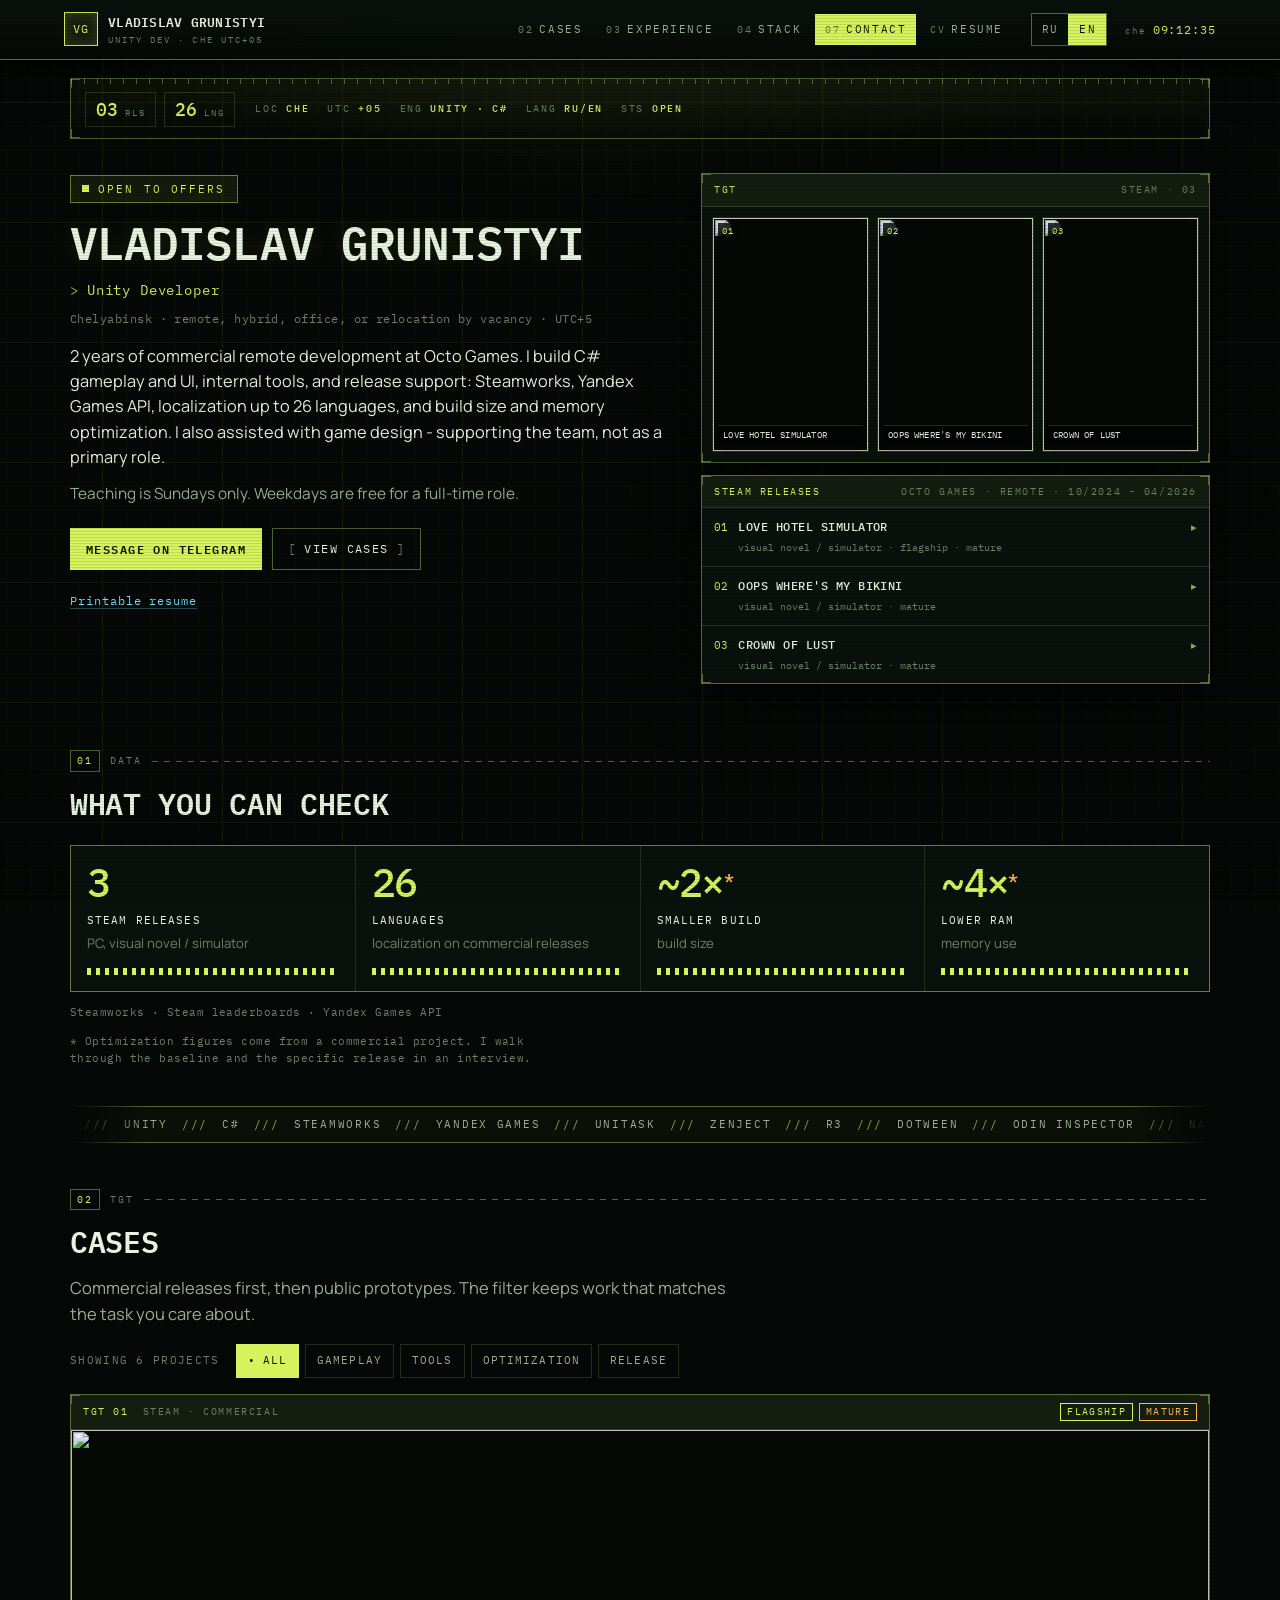
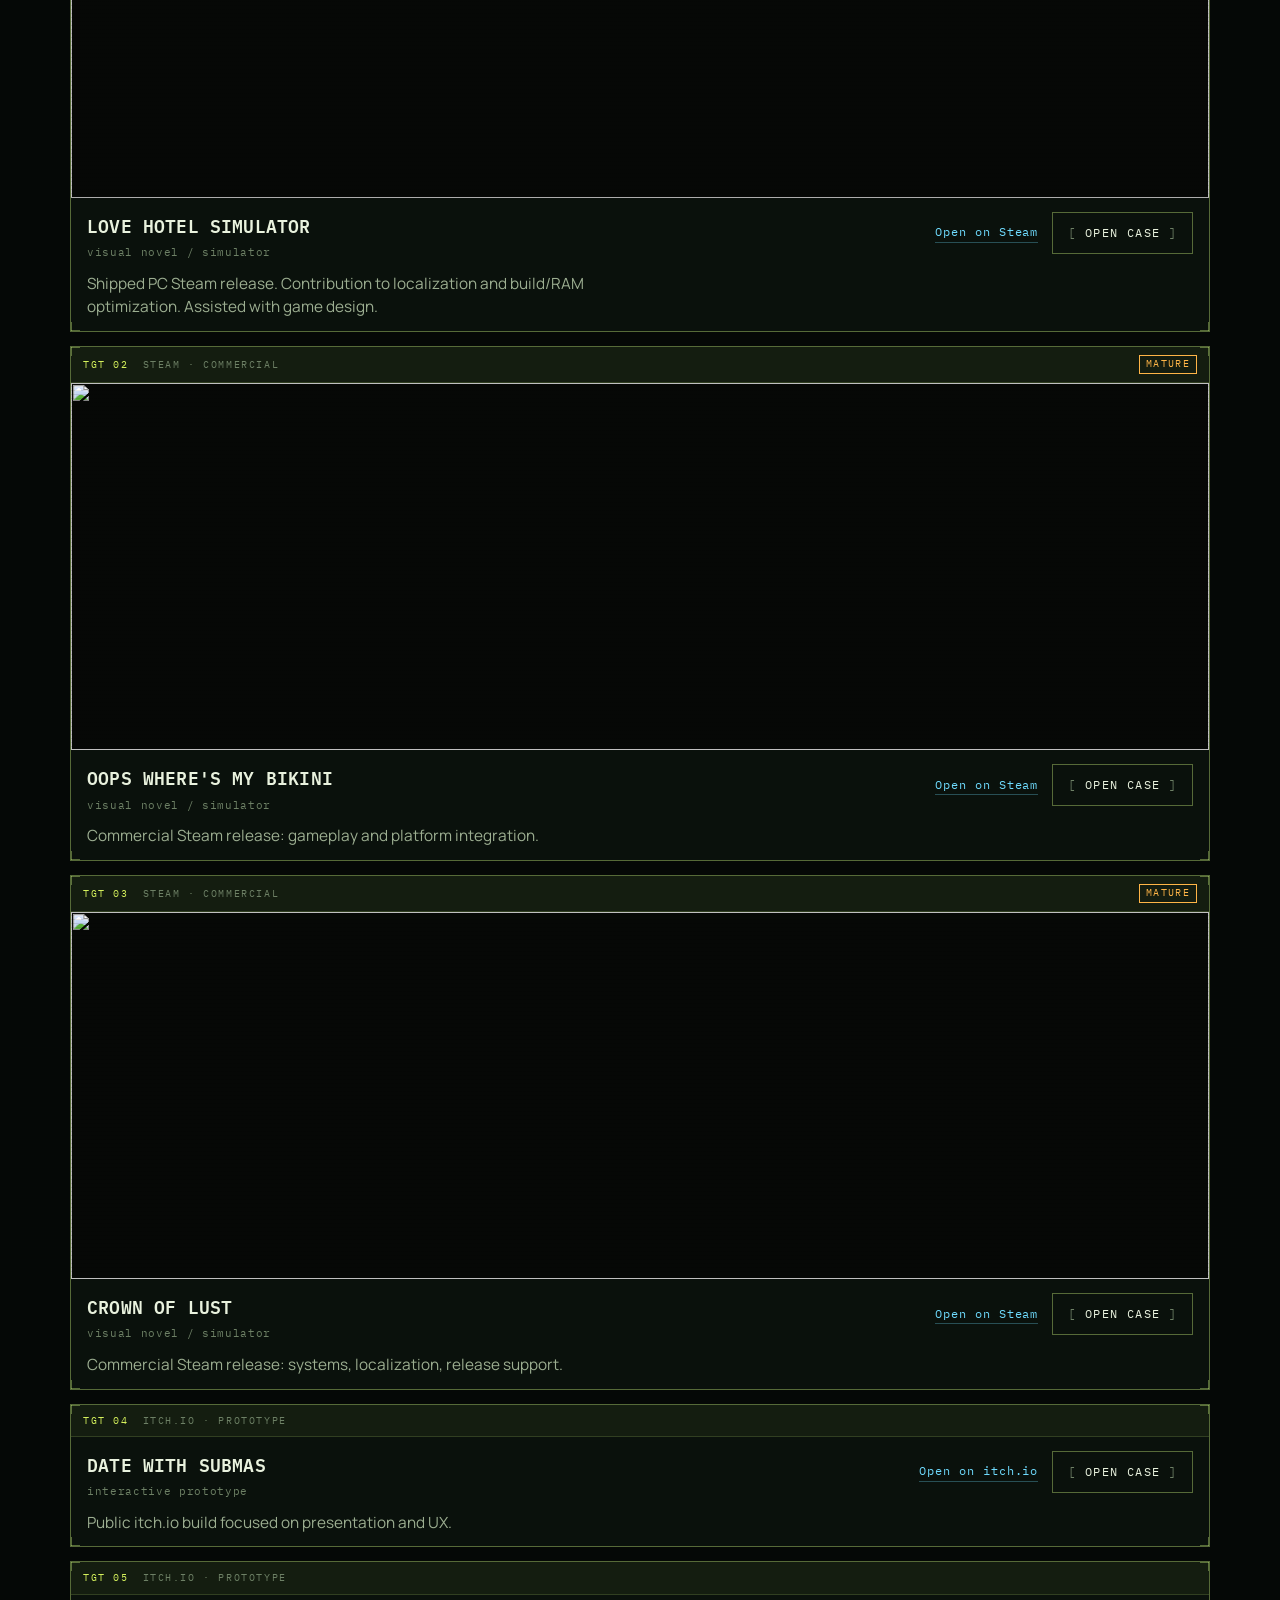
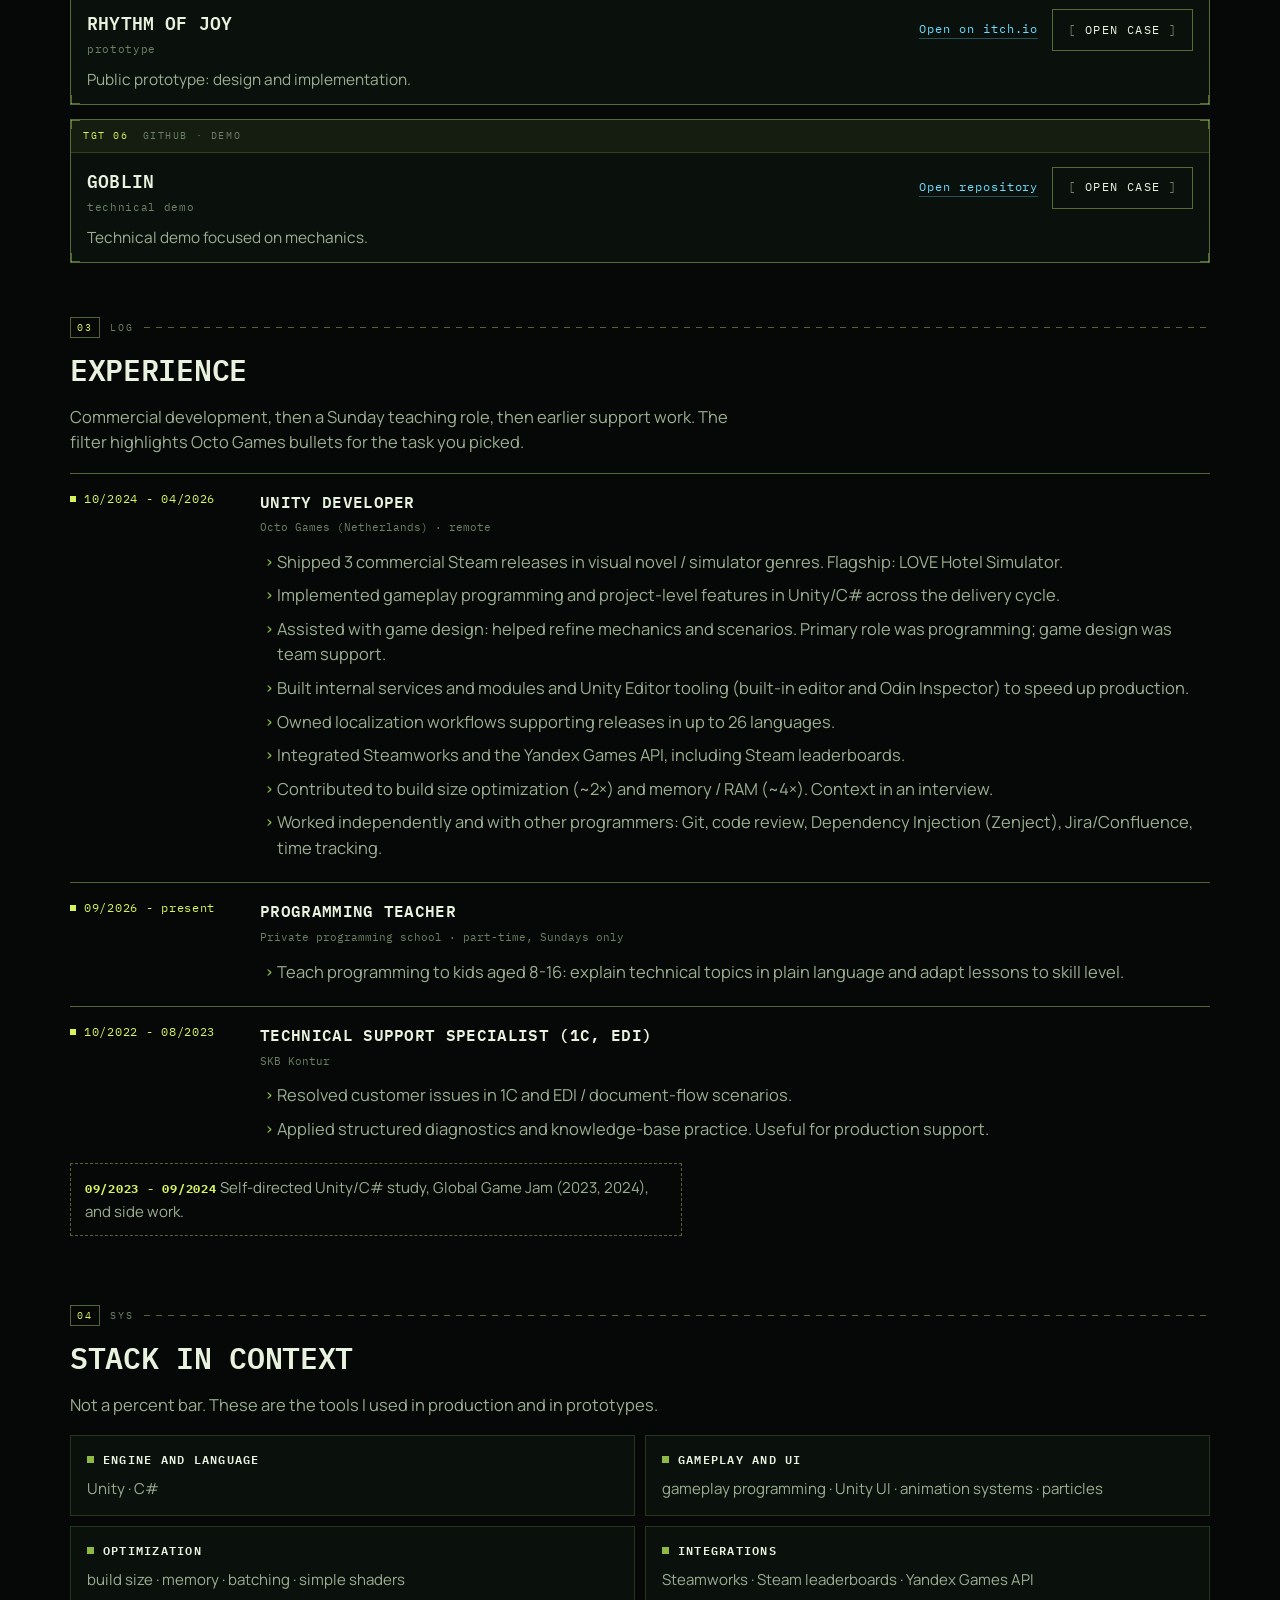
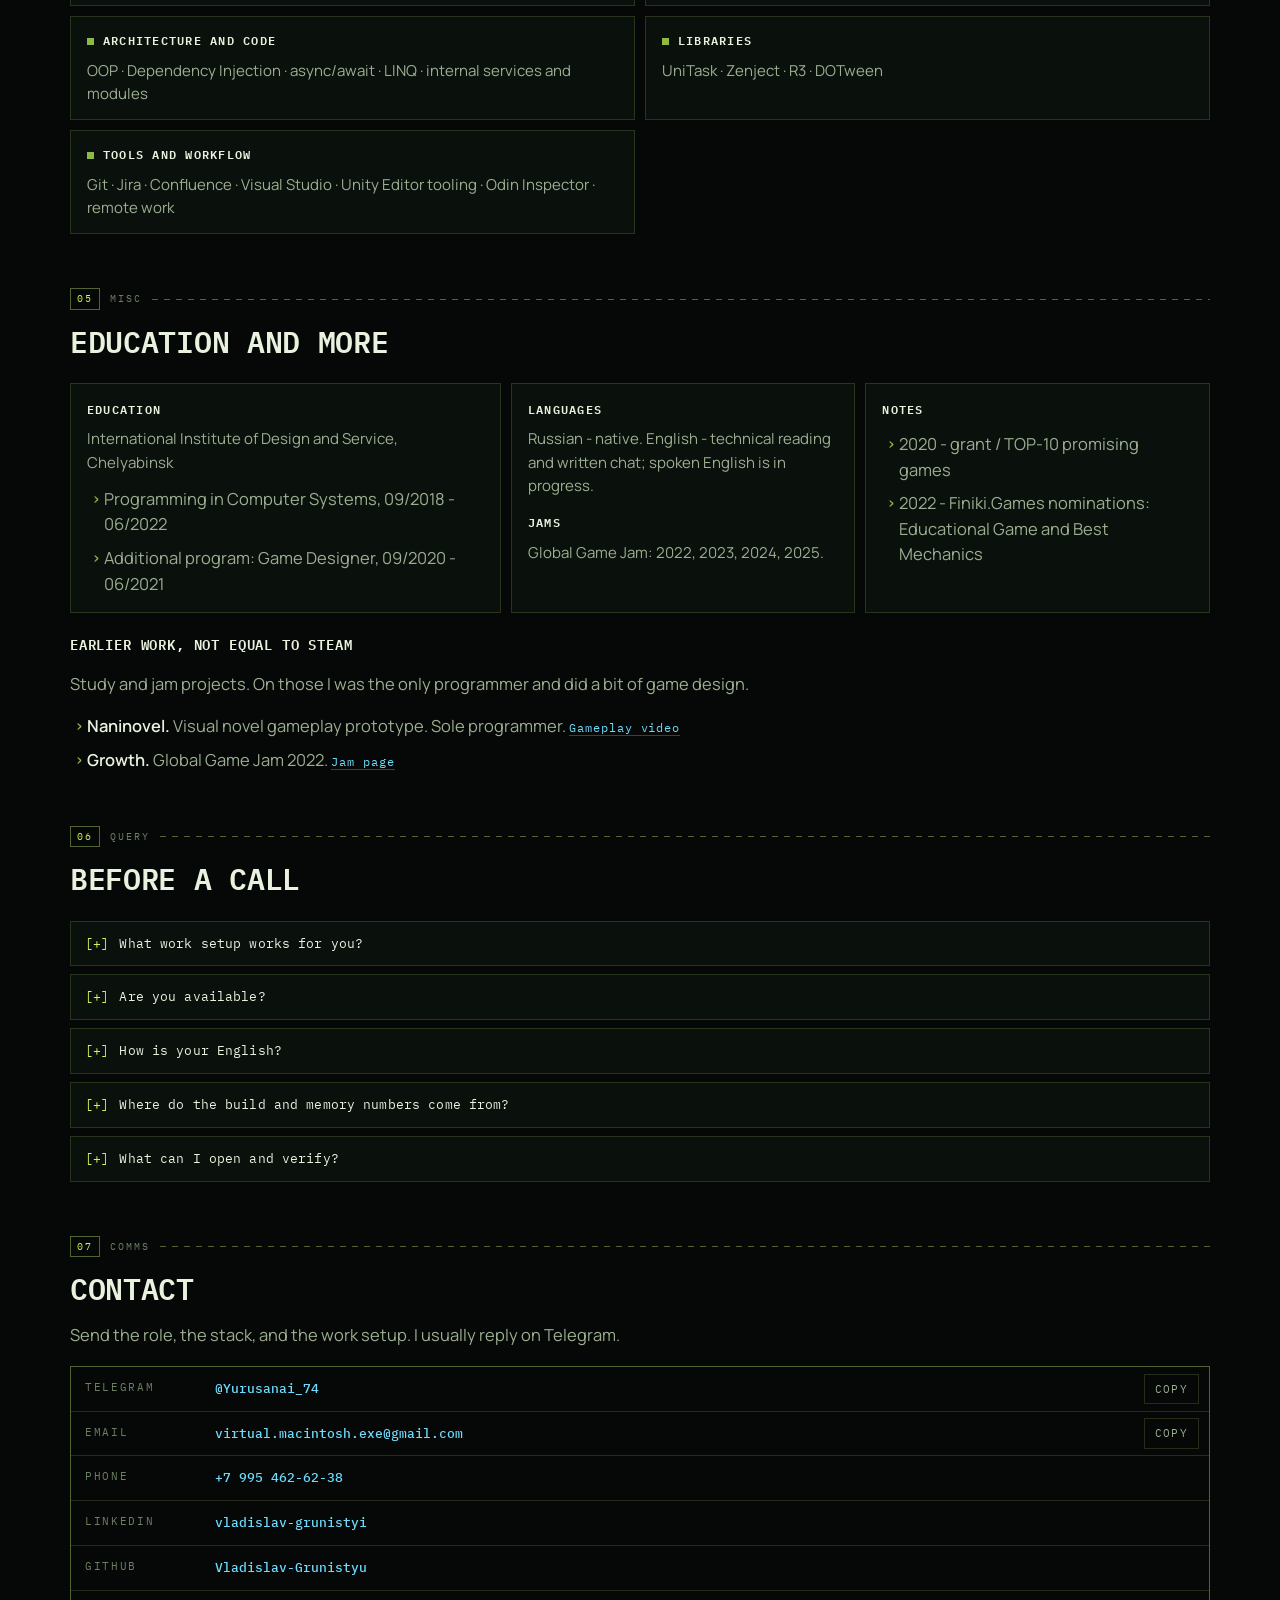
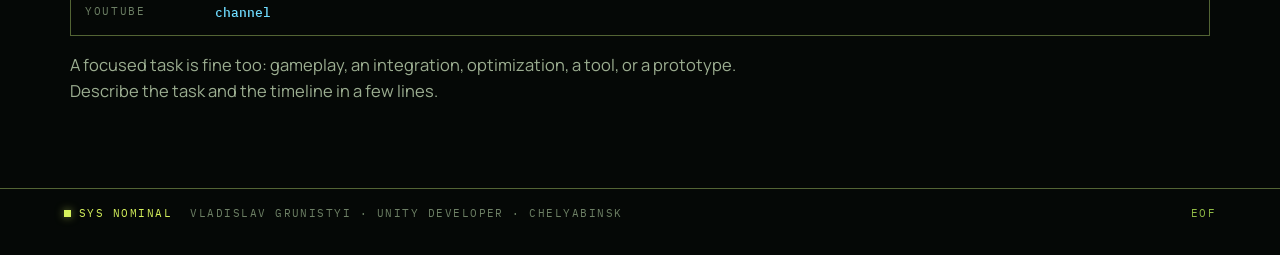
==== cv/index.html @ 4e8ed906 "Publish studio at / and resume at /cv on GitHub Pages." ====
<!doctype html>
<html lang="ru">
  <head>
    <meta charset="UTF-8" />
    <meta name="viewport" content="width=device-width, initial-scale=1.0" />
    <title>Владислав Грунистый - Unity-разработчик</title>
    <meta
      name="description"
      content="Unity-разработчик из Челябинска: 3 коммерческих релиза в Steam, локализация до 26 языков, Steamworks и API Яндекс Игр. Открыт к офферам, UTC+5."
    />
    <meta name="theme-color" content="#050806" />
    <meta property="og:title" content="Владислав Грунистый - Unity Developer" />
    <meta
      property="og:description"
      content="3 коммерческих релиза в Steam, локализация до 26 языков, Steamworks и API Яндекс Игр. Chelyabinsk, UTC+5, open to offers."
    />
    <meta property="og:type" content="website" />
    <meta property="og:locale" content="ru_RU" />
    <meta property="og:locale:alternate" content="en_US" />
    <meta property="og:image" content="/cv/og.svg" />
    <meta name="twitter:card" content="summary_large_image" />
    <meta name="twitter:title" content="Владислав Грунистый - Unity Developer" />
    <meta
      name="twitter:description"
      content="Unity developer. 3 Steam releases, localization up to 26 languages, Steamworks and Yandex Games API."
    />
    <meta name="twitter:image" content="/cv/og.svg" />
    <link rel="icon" href="/cv/favicon.svg" type="image/svg+xml" />
    <link rel="preconnect" href="https://fonts.googleapis.com" />
    <link rel="preconnect" href="https://fonts.gstatic.com" crossorigin />
    <link
      href="https://fonts.googleapis.com/css2?family=IBM+Plex+Mono:wght@400;500&family=Manrope:wght@500;600;700&display=swap"
      rel="stylesheet"
    />
    <script type="application/ld+json">
      {
        "@context": "https://schema.org",
        "@type": "Person",
        "name": "Владислав Грунистый",
        "alternateName": "Vladislav Grunistyi",
        "jobTitle": "Unity Developer",
        "email": "virtual.macintosh.exe@gmail.com",
        "telephone": "+79954626238",
        "address": {
          "@type": "PostalAddress",
          "addressLocality": "Челябинск",
          "addressCountry": "RU"
        },
        "sameAs": [
          "https://www.linkedin.com/in/vladislav-grunistyi-5887663bb/",
          "https://github.com/Vladislav-Grunistyu",
          "https://yurusanai.itch.io/date-with-submas",
          "https://yurusanai.itch.io/rhythm-of-joy",
          "https://www.youtube.com/channel/UCll40cB7wh-_kLG0QSmGBfA"
        ]
      }
    </script>
    <script type="module" crossorigin src="/cv/assets/index-1TVFU2Xu.js"></script>
    <link rel="stylesheet" crossorigin href="/cv/assets/index-DYagOEbX.css">
  </head>
  <body>
    <div id="root"></div>
    <noscript>
      <main>
        <h1>Владислав Грунистый - Unity-разработчик</h1>
        <p>
          Челябинск, UTC+5. 2 года в Octo Games: 3 коммерческих релиза в Steam, локализация до 26
          языков, Steamworks и API Яндекс Игр. Открыт к офферам.
        </p>
        <p>
          Vladislav Grunistyi, Unity Developer. Chelyabinsk, UTC+5. 2 years at Octo Games, 3
          commercial Steam releases, localization up to 26 languages. Open to offers.
        </p>
        <ul>
          <li><a href="https://t.me/Yurusanai_74">Telegram @Yurusanai_74</a></li>
          <li><a href="mailto:virtual.macintosh.exe@gmail.com">virtual.macintosh.exe@gmail.com</a></li>
          <li><a href="https://github.com/Vladislav-Grunistyu">GitHub</a></li>
          <li><a href="https://www.linkedin.com/in/vladislav-grunistyi-5887663bb/">LinkedIn</a></li>
          <li><a href="https://store.steampowered.com/app/3426430/LOVE_Hotel_Simulator/">LOVE Hotel Simulator</a></li>
        </ul>
      </main>
    </noscript>
  </body>
</html>
---- cv/assets/index-DYagOEbX.css ----
:root{--void: #050806;--deck: #080d0a;--bay: #0a110c;--bezel: #0d140f;--line: rgba(199, 240, 122, .16);--line-strong: rgba(199, 240, 122, .4);--green: #d6f25c;--green-deep: #8fb945;--amber: #ffb547;--cyan: #6fdcff;--text: #e9f2de;--muted: #9cae91;--faint: #6d8065;--accent: var(--green);--accent-ink: #0f1600;--paper: #f2efe4;--ink: #15180f;--paper-muted: #4a5242;--sans: "Manrope", "Segoe UI", sans-serif;--mono: "IBM Plex Mono", ui-monospace, monospace;--nav-h: 60px;--shadow: 0 20px 50px rgba(0, 0, 0, .55);color-scheme:dark}*{box-sizing:border-box}html{scroll-behavior:smooth}body{margin:0;min-height:100vh;background-color:var(--void);color:var(--text);font-family:var(--sans);font-size:16.5px;line-height:1.55}body:before{content:"";position:fixed;inset:0;z-index:0;pointer-events:none;background:radial-gradient(900px 420px at 50% -10%,rgba(214,242,92,.1),transparent 70%),radial-gradient(130% 95% at 50% 50%,transparent 52%,rgba(0,0,0,.7) 100%)}.backdrop{position:fixed;inset:-18px;z-index:0;pointer-events:none;background-image:linear-gradient(rgba(214,242,92,.026) 1px,transparent 1px),linear-gradient(90deg,rgba(214,242,92,.026) 1px,transparent 1px),linear-gradient(rgba(214,242,92,.05) 1px,transparent 1px),linear-gradient(90deg,rgba(214,242,92,.05) 1px,transparent 1px);background-size:24px 24px,24px 24px,120px 120px,120px 120px;will-change:transform}.sweep{position:fixed;left:0;right:0;top:-24vh;z-index:0;height:22vh;pointer-events:none;background:linear-gradient(180deg,transparent,rgba(214,242,92,.04) 50%,rgba(214,242,92,.075) 78%,transparent);animation:sweep 11s linear infinite}.sweep:after{content:"";position:absolute;left:0;right:0;bottom:20%;height:1px;background:#d6f25c29}body:after{content:"";position:fixed;inset:0;z-index:30;pointer-events:none;background:repeating-linear-gradient(to bottom,rgba(0,0,0,.2) 0 1px,transparent 1px 3px);opacity:.5}.nav,main,.footer,.marquee{position:relative;z-index:1}body[data-view=resume]{background:var(--paper);background-image:none;color:var(--ink);color-scheme:light}body[data-view=resume]:before,body[data-view=resume]:after{display:none}a{color:inherit}button,a{font:inherit}:focus-visible{outline:1px solid var(--green);outline-offset:2px;box-shadow:0 0 14px #d6f25c59}.skip{position:absolute;left:16px;top:-40px;z-index:60;background:var(--green);color:var(--accent-ink);padding:8px 12px;font-family:var(--mono);font-size:.78rem}.skip:focus{top:12px}.sr-only{position:absolute;width:1px;height:1px;padding:0;margin:-1px;overflow:hidden;clip:rect(0,0,0,0);white-space:nowrap;border:0}.led{display:inline-block;width:7px;height:7px;flex:none;background:var(--green);box-shadow:0 0 8px #d6f25c8c}.tag{padding:1px 6px;border:1px solid currentColor;font-family:var(--mono);font-size:.6rem;letter-spacing:.14em;text-transform:uppercase}.tag-lead{color:var(--green)}.tag-caution{color:var(--amber)}.panel,.case,.shelf-card,.strip{position:relative}.panel:before,.case:before,.shelf-card:before,.strip:before{content:"";position:absolute;inset:0;z-index:3;pointer-events:none;background:linear-gradient(var(--tick, var(--line-strong)),var(--tick, var(--line-strong))) left top / 9px 1px no-repeat,linear-gradient(var(--tick, var(--line-strong)),var(--tick, var(--line-strong))) left top / 1px 9px no-repeat,linear-gradient(var(--tick, var(--line-strong)),var(--tick, var(--line-strong))) right top / 9px 1px no-repeat,linear-gradient(var(--tick, var(--line-strong)),var(--tick, var(--line-strong))) right top / 1px 9px no-repeat,linear-gradient(var(--tick, var(--line-strong)),var(--tick, var(--line-strong))) left bottom / 9px 1px no-repeat,linear-gradient(var(--tick, var(--line-strong)),var(--tick, var(--line-strong))) left bottom / 1px 9px no-repeat,linear-gradient(var(--tick, var(--line-strong)),var(--tick, var(--line-strong))) right bottom / 9px 1px no-repeat,linear-gradient(var(--tick, var(--line-strong)),var(--tick, var(--line-strong))) right bottom / 1px 9px no-repeat}.panel:hover,.case:hover{--tick: var(--green)}.skills li:hover,.more-grid article:hover,.faq details:hover{border-color:var(--line-strong)}.nav{position:sticky;top:0;z-index:10;display:flex;flex-wrap:wrap;align-items:center;gap:10px 18px;min-height:var(--nav-h);padding:9px 5vw;background:linear-gradient(180deg,#0b110cf5,#060a07eb);border-bottom:1px solid var(--line-strong);box-shadow:0 8px 26px #00000080;-webkit-backdrop-filter:blur(10px);backdrop-filter:blur(10px)}.brand{display:flex;align-items:center;gap:10px;text-decoration:none;margin-right:auto}.brand-mark{display:grid;place-items:center;width:34px;height:34px;flex:none;border:1px solid var(--green);background:#d6f25c14;box-shadow:inset 0 0 12px #d6f25c29;color:var(--green);font-family:var(--mono);font-size:12px;letter-spacing:.06em}.brand-name{display:grid}.brand-name strong{font-family:var(--mono);font-size:.84rem;font-weight:600;letter-spacing:.02em;text-transform:uppercase}.brand-sub{font-family:var(--mono);font-size:.58rem;letter-spacing:.22em;text-transform:uppercase;color:var(--faint)}.nav-links{display:flex;flex-wrap:wrap;gap:4px}.nav-links a{display:inline-flex;align-items:baseline;gap:6px;padding:6px 9px;border:1px solid transparent;color:var(--muted);font-family:var(--mono);font-size:.7rem;letter-spacing:.14em;text-transform:uppercase;text-decoration:none;transition:color .12s steps(2),background-color .12s steps(2)}.nav-links a:before{content:attr(data-key);font-size:.6rem;color:var(--faint)}.nav-links a:hover{border-color:var(--line-strong);background:#d6f25c12;color:var(--green)}.nav-links a[aria-current=true]{border-color:var(--green);background:var(--green);color:var(--accent-ink)}.nav-links a[aria-current=true]:before{color:#0f16008c}.lang{display:flex;border:1px solid var(--line-strong);background:var(--deck)}.lang button{border:0;background:transparent;color:var(--muted);font-family:var(--mono);font-size:.68rem;letter-spacing:.12em;padding:7px 10px;cursor:pointer}.lang button+button{border-left:1px solid var(--line)}.lang button[aria-pressed=true]{background:var(--green);color:var(--accent-ink);animation:key-press .18s steps(3)}.clock{display:flex;align-items:baseline;gap:7px;margin:0;color:var(--green);font-family:var(--mono);font-size:.72rem;letter-spacing:.08em;font-variant-numeric:tabular-nums}.clock span{color:var(--faint);font-size:.58rem;letter-spacing:.2em}main{width:min(1140px,calc(100% - 10vw));margin:0 auto;padding-bottom:60px}main.is-booting{animation:redraw .6s steps(9)}.strip{display:flex;flex-wrap:wrap;align-items:center;gap:10px 20px;margin-top:18px;padding:13px 14px 11px;border:1px solid var(--line-strong);background-image:repeating-linear-gradient(90deg,var(--line-strong) 0 1px,transparent 1px 13px),linear-gradient(180deg,#d6f25c0d,#060a0733);background-size:auto 5px,auto;background-repeat:repeat-x,no-repeat;background-position:left top,left top}.strip-gauges{display:flex;flex-wrap:wrap;gap:8px}.strip-gauge{display:flex;align-items:baseline;gap:8px;padding:3px 10px;border:1px solid var(--line);font-family:var(--mono)}.strip-gauge b{color:var(--green);font-size:1.1rem;font-weight:500;letter-spacing:-.02em}.strip-gauge i{font-style:normal;font-size:.56rem;letter-spacing:.18em;text-transform:uppercase;color:var(--faint)}.strip-data{display:flex;flex-wrap:wrap;gap:4px 18px;margin:0;color:var(--faint);font-family:var(--mono);font-size:.6rem;letter-spacing:.18em;text-transform:uppercase}.strip-data b{color:var(--green);font-weight:500}.hero{display:grid;grid-template-columns:minmax(0,1.08fr) minmax(300px,.92fr);gap:34px;align-items:start;padding:34px 0 20px}h1{margin:14px 0 0;font-family:var(--mono);font-size:clamp(1.9rem,4.2vw,2.9rem);font-weight:600;line-height:1.06;letter-spacing:-.02em;text-transform:uppercase;text-shadow:0 0 24px rgba(214,242,92,.14)}.status{display:inline-flex;align-items:center;gap:9px;margin:0;padding:5px 11px;border:1px solid rgba(214,242,92,.45);background:#d6f25c14;color:var(--green);font-family:var(--mono);font-size:.66rem;letter-spacing:.2em;text-transform:uppercase}.status-dot{width:7px;height:7px;flex:none;background:var(--green);animation:pulse 2.4s ease-out infinite}.role{display:flex;align-items:center;gap:8px;margin:14px 0 0;color:var(--green);font-family:var(--mono);font-size:.88rem;letter-spacing:.06em}.role:before{content:">";color:var(--green-deep)}.location{margin:8px 0 0;color:var(--faint);font-family:var(--mono);font-size:.72rem;letter-spacing:.04em}.summary{max-width:60ch;margin:16px 0 0;color:var(--text);font-size:1.02rem}.availability{max-width:62ch;margin:12px 0 0;color:var(--muted);font-size:.96rem}.actions{display:flex;flex-wrap:wrap;gap:10px;margin-top:22px}.btn{display:inline-flex;align-items:center;gap:8px;min-height:42px;padding:0 15px;border:1px solid var(--line-strong);background:transparent;color:var(--text);font-family:var(--mono);font-size:.74rem;letter-spacing:.12em;text-transform:uppercase;text-decoration:none;cursor:pointer}.btn-primary{border-color:var(--green);background:var(--green);color:var(--accent-ink);font-weight:600}.btn-primary:hover{box-shadow:0 0 20px #d6f25c66}.btn-ghost:before{content:"[";color:var(--faint)}.btn-ghost:after{content:"]";color:var(--faint)}.btn-ghost:hover{border-color:var(--green);background:#d6f25c14;color:var(--green)}.btn:active{translate:0 1px}.text-link{color:var(--cyan);font-family:var(--mono);font-size:.74rem;letter-spacing:.08em;text-decoration:none;border-bottom:1px solid rgba(111,220,255,.3)}.text-link:hover{color:var(--text);border-bottom-color:var(--cyan)}.hero-extra{margin:16px 0 0}.stage{display:grid;gap:12px}.panel{border:1px solid var(--line-strong);background:var(--bay);box-shadow:var(--shadow)}.panel-head{display:flex;flex-wrap:wrap;align-items:center;gap:4px 12px;padding:8px 12px;border-bottom:1px solid var(--line);background:#d6f25c0d;font-family:var(--mono);font-size:.62rem;letter-spacing:.16em;text-transform:uppercase}.panel-label{color:var(--green)}.panel-id{margin-left:auto;color:var(--faint)}.shelf{display:grid;grid-template-columns:repeat(3,1fr);gap:8px;padding:10px}.shelf-card{display:block;overflow:hidden;aspect-ratio:2 / 3;border:1px solid var(--line);background:#060806;text-decoration:none;animation:shelf-in .5s steps(4) both}.shelf-card img{width:100%;height:100%;display:block;object-fit:cover;transition:transform .5s ease}.shelf-card:after{content:"";position:absolute;inset:0;z-index:2;pointer-events:none;background:repeating-linear-gradient(to bottom,transparent 0 3px,rgba(0,0,0,.22) 3px 4px);opacity:.5}.shelf-card:hover{--tick: var(--green)}.shelf-card:hover img{transform:scale(1.03)}.tgt-id{position:absolute;left:5px;top:5px;z-index:4;padding:1px 4px;background:#040705d1;color:var(--green);font-family:var(--mono);font-size:.55rem;letter-spacing:.14em}.shelf-card:hover .tgt-id:after{content:" lock";color:var(--amber)}.tgt-name{position:absolute;left:5px;right:5px;bottom:5px;z-index:4;padding:4px 5px;border-top:1px solid var(--line);background:#040705d6;color:var(--text);font-family:var(--mono);font-size:.57rem;line-height:1.3;letter-spacing:.02em;text-transform:uppercase}.shelf-oops{animation-delay:0s}.shelf-love{animation-delay:.07s}.shelf-crown{animation-delay:.14s}.log ol{list-style:none;margin:0;padding:0;display:grid}.log ol li{animation:row-in .4s steps(4) both}.log ol li+li{border-top:1px solid var(--line)}.log-row{display:grid;grid-template-columns:auto 1fr auto;gap:10px;align-items:baseline;padding:10px 12px;font-family:var(--mono);text-decoration:none}.log-row:hover{background:#d6f25c12}.log-row:after{content:"▸";color:var(--green-deep);font-size:.7rem}.log-index{color:var(--green);font-size:.7rem}.log-row strong{display:block;font-size:.76rem;font-weight:500;letter-spacing:.04em;text-transform:uppercase}.log-meta{display:block;margin-top:3px;color:var(--faint);font-size:.64rem}.section{padding:46px 0 8px;scroll-margin-top:calc(var(--nav-h) + 10px)}.section-head{margin-bottom:18px}.page-tag{display:flex;align-items:center;gap:10px;margin:0 0 8px;font-family:var(--mono);font-size:.62rem;letter-spacing:.2em;text-transform:uppercase}.page-num{padding:2px 6px;border:1px solid var(--line-strong);color:var(--green)}.page-code{color:var(--faint)}.page-tag:after{content:"";flex:1;height:1px;background:repeating-linear-gradient(90deg,var(--line-strong) 0 6px,transparent 6px 12px)}.section h2{margin:0;font-family:var(--mono);font-size:clamp(1.4rem,2.6vw,1.9rem);font-weight:600;letter-spacing:-.01em;text-transform:uppercase}.lead,.note,.integrations,.freelance,.gap,.earlier p{max-width:68ch;color:var(--muted)}.lead{margin:10px 0 0}.note,.integrations{margin:12px 0 0;font-family:var(--mono);font-size:.7rem;letter-spacing:.04em;color:var(--faint)}.proof{display:grid;grid-template-columns:repeat(4,1fr);gap:1px;margin:0;padding:0;list-style:none;border:1px solid var(--line-strong);background:var(--line)}.proof li{position:relative;padding:16px;background:var(--bay)}.proof-value{margin:0;color:var(--green);font-family:var(--mono);font-size:clamp(1.8rem,3.6vw,2.5rem);font-weight:500;letter-spacing:-.04em;line-height:1}.proof-value sup{color:var(--amber);font-size:.42em}.proof-label{margin:10px 0 0;font-family:var(--mono);font-size:.7rem;letter-spacing:.1em;text-transform:uppercase}.proof-detail{margin:4px 0 0;color:var(--faint);font-size:.82rem}.proof li:after{content:"";display:block;height:7px;width:100%;margin-top:14px;background:repeating-linear-gradient(90deg,var(--green) 0 4px,transparent 4px 9px);transform-origin:left;animation:meter .7s steps(7) .15s both}.marquee{overflow:hidden;margin-top:30px;border-block:1px solid var(--line-strong);background:#d6f25c08;-webkit-mask-image:linear-gradient(90deg,transparent,#000 7%,#000 93%,transparent);mask-image:linear-gradient(90deg,transparent,#000 7%,#000 93%,transparent)}.marquee-track{display:flex;width:max-content;padding:9px 0;animation:ticker 34s linear infinite;color:var(--muted);font-family:var(--mono);font-size:.68rem;letter-spacing:.16em;text-transform:uppercase}.marquee-track span:before{content:"///";margin:0 14px;color:var(--green-deep)}.filters{display:flex;flex-wrap:wrap;gap:6px;align-items:center;margin:16px 0 6px}.filters-label{margin-right:10px;color:var(--faint);font-family:var(--mono);font-size:.68rem;letter-spacing:.12em;text-transform:uppercase}.filters button{border:1px solid var(--line);background:transparent;color:var(--muted);font-family:var(--mono);font-size:.7rem;letter-spacing:.1em;text-transform:uppercase;padding:7px 11px;cursor:pointer}.filters button{transition:background-color .16s steps(2),border-color .16s steps(2),color .16s steps(2)}.filters button:hover{border-color:var(--line-strong);color:var(--green)}.filters button[aria-pressed=true]{border-color:var(--green);background:var(--green);color:var(--accent-ink);animation:key-press .18s steps(3)}.filters button[aria-pressed=true]:before{content:"•";margin-right:7px}.cases{display:grid;gap:14px;margin-top:16px;animation:deck-in .3s steps(4)}.cases.is-redraw{animation:none}.cases.is-redraw .case{animation:card-in .36s steps(6) both}.case{overflow:hidden;border:1px solid var(--line-strong);background:var(--bay);scroll-margin-top:calc(var(--nav-h) + 10px)}.case-head{display:flex;flex-wrap:wrap;align-items:center;gap:6px 14px;padding:8px 12px;border-bottom:1px solid var(--line);background:#d6f25c0d;font-family:var(--mono);font-size:.62rem;letter-spacing:.16em;text-transform:uppercase;transition:background-color .3s steps(4)}.case.is-open{--tick: var(--green)}.case.is-open .case-head{background:#d6f25c1f}.case-num{color:var(--green)}.case-badge{color:var(--faint)}.case-flags{display:flex;gap:6px;margin-left:auto}.case-cover{position:relative;display:block;aspect-ratio:1920 / 620;overflow:hidden;background:#060806}.case-cover img{width:100%;height:100%;display:block;object-fit:cover;transition:transform .5s ease}.case-cover:before{content:"";position:absolute;inset:0;z-index:1;pointer-events:none;background:repeating-linear-gradient(to bottom,transparent 0 3px,rgba(0,0,0,.2) 3px 4px);opacity:.5}.case-cover:after{content:"";position:absolute;inset:0;z-index:2;background:linear-gradient(105deg,transparent 34%,rgba(214,242,92,.16) 48%,transparent 62%);transform:translate(-130%)}.case:hover .case-cover img{transform:scale(1.015)}.case:hover .case-cover:after{transform:translate(130%);transition:transform .7s ease}.case-top{display:flex;justify-content:space-between;gap:16px;align-items:start;padding:14px 16px 12px}.case h3{margin:0;font-family:var(--mono);font-size:1.1rem;font-weight:600;letter-spacing:.01em;text-transform:uppercase}.case-genre{margin:5px 0 0;color:var(--faint);font-family:var(--mono);font-size:.7rem;letter-spacing:.06em}.case-summary{margin:10px 0 0;max-width:62ch;color:var(--muted);font-size:.96rem}.case-actions{display:flex;flex-wrap:wrap;gap:10px 14px;align-items:center;justify-content:flex-end}.collapse{display:grid;grid-template-rows:0fr;transition:grid-template-rows .34s steps(7)}.collapse.is-open{grid-template-rows:1fr}.case-panel{min-height:0;overflow:hidden}.collapse.is-open .case-panel-in{animation:panel-in .3s steps(5) .07s both}.case-panel-in{padding:0 16px 16px}.case-panel dl{margin:0;display:grid}.case-panel dl>div{display:grid;grid-template-columns:116px minmax(0,1fr);gap:14px;padding:11px 0;border-top:1px solid var(--line)}.case-panel dt{color:var(--cyan);font-family:var(--mono);font-size:.66rem;letter-spacing:.14em;text-transform:uppercase}.case-panel dd{margin:0;color:var(--muted)}.case-panel dd ul{list-style:none;margin:0;padding:0;display:grid;gap:6px}.stack-label{margin:16px 0 0;color:var(--faint);font-family:var(--mono);font-size:.66rem;letter-spacing:.14em;text-transform:uppercase}.chips{display:flex;flex-wrap:wrap;gap:6px;margin:8px 0 14px;padding:0;list-style:none}.chips li{padding:3px 8px;border:1px solid var(--line);color:var(--muted);font-family:var(--mono);font-size:.66rem}.jobs{list-style:none;margin:0;padding:0;display:grid;gap:22px}.jobs>li{display:grid;grid-template-columns:172px minmax(0,1fr);gap:18px;padding-top:16px;border-top:1px solid var(--line-strong)}.job-period{position:relative;margin:0;padding-left:14px;color:var(--green);font-family:var(--mono);font-size:.74rem;letter-spacing:.06em}.job-period:before{content:"";position:absolute;left:0;top:.5em;width:6px;height:6px;background:var(--green)}.jobs h3{margin:0;font-family:var(--mono);font-size:1rem;font-weight:600;letter-spacing:.02em;text-transform:uppercase}.job-place{margin:5px 0 0;color:var(--faint);font-family:var(--mono);font-size:.7rem}.jobs ul,.more-grid ul,.earlier ul{list-style:none;margin:12px 0 0;padding:0;display:grid;gap:8px}.jobs ul li,.more-grid ul li,.earlier ul li,.case-panel dd ul li{position:relative;padding-left:17px;color:var(--muted)}.jobs ul li:before,.more-grid ul li:before,.earlier ul li:before,.case-panel dd ul li:before{content:"›";position:absolute;left:4px;color:var(--green-deep);font-family:var(--mono)}.jobs ul li{transition:background-color .3s steps(4),border-color .3s steps(4),opacity .3s steps(4),color .3s steps(4)}.jobs li.is-hit{margin-left:-10px;padding-left:25px;border-left:2px solid var(--green);background:#d6f25c14;color:var(--text)}.jobs li.is-hit:before{left:12px}.jobs li.is-dim{opacity:.4}.gap{margin-top:22px;padding:12px 14px;border:1px dashed var(--line-strong);font-size:.94rem}.gap strong{color:var(--green);font-family:var(--mono);font-size:.78rem;letter-spacing:.06em}.skills{list-style:none;display:grid;grid-template-columns:1fr 1fr;gap:10px;margin:0;padding:0}.skills li{position:relative;padding:14px 16px;border:1px solid var(--line);background:var(--bay);transition:background-color .3s steps(4),border-color .3s steps(4)}.skills h3,.more-grid h3{display:flex;align-items:center;gap:9px;margin:0 0 8px;font-family:var(--mono);font-size:.78rem;font-weight:600;letter-spacing:.1em;text-transform:uppercase}.skills h3:before{content:"";width:7px;height:7px;flex:none;background:var(--green-deep)}.skills p,.more-grid p{margin:0;color:var(--muted);font-size:.94rem}.skills li.is-hit{border-color:var(--green);background:#d6f25c0f}.skills li.is-hit h3:before{background:var(--green);box-shadow:0 0 9px var(--green)}.skills li.is-hit:after{content:"match";position:absolute;right:12px;top:13px;color:var(--green);font-family:var(--mono);font-size:.56rem;letter-spacing:.16em;text-transform:uppercase}.more-grid{display:grid;grid-template-columns:1.25fr 1fr 1fr;gap:10px}.more-grid article{padding:16px;border:1px solid var(--line);background:var(--bay)}.more-grid p+h3,.more-grid ul+h3{margin-top:16px}.earlier{margin-top:20px}.earlier h3,.faq h2+.faq{margin:0}.earlier h3{margin:0 0 6px;font-family:var(--mono);font-size:.86rem;font-weight:600;letter-spacing:.06em;text-transform:uppercase}.earlier li strong{color:var(--text);font-weight:600}.faq{display:grid;gap:8px}.faq details{border:1px solid var(--line);background:var(--bay)}.faq summary{display:flex;gap:10px;padding:12px 14px;cursor:pointer;font-family:var(--mono);font-size:.8rem;letter-spacing:.01em;list-style:none}.faq summary::-webkit-details-marker{display:none}.faq summary:before{content:"[+]";flex:none;color:var(--green)}.faq details[open] summary{border-bottom:1px solid var(--line);color:var(--green)}.faq details[open] summary:before{content:"[-]"}.faq p{margin:0;padding:12px 14px 14px;color:var(--muted)}.faq details[open] p{animation:panel-in .28s steps(5) both}.channels{list-style:none;margin:18px 0 0;padding:0;display:grid;border:1px solid var(--line-strong)}.channels li{display:grid;grid-template-columns:minmax(0,1fr) auto;align-items:center}.channels li+li{border-top:1px solid var(--line)}.channels a{display:grid;grid-template-columns:116px minmax(0,1fr);gap:14px;padding:12px 14px;text-decoration:none;font-family:var(--mono);font-size:.8rem}.channels a span{color:var(--faint);font-size:.66rem;letter-spacing:.16em;text-transform:uppercase}.channels a strong{font-weight:500;color:var(--cyan);overflow-wrap:anywhere}.channels a:hover{background:#d6f25c0f}.channels a:hover strong{color:var(--green)}.channels button{margin-right:10px;border:1px solid var(--line);background:transparent;color:var(--muted);font-family:var(--mono);font-size:.66rem;letter-spacing:.12em;text-transform:uppercase;padding:6px 10px;cursor:pointer}.channels button:hover{border-color:var(--green);color:var(--green)}.footer{display:flex;flex-wrap:wrap;align-items:center;gap:8px 18px;padding:16px 5vw 34px;border-top:1px solid var(--line-strong);color:var(--faint);font-family:var(--mono);font-size:.66rem;letter-spacing:.14em;text-transform:uppercase}.foot-sys{display:inline-flex;align-items:center;gap:8px;color:var(--green)}.foot-eof{margin-left:auto;color:var(--green-deep)}.boot{position:fixed;inset:0;z-index:50;display:grid;place-content:center;justify-items:center;gap:12px;background:#040705eb;color:var(--green);font-family:var(--mono);letter-spacing:.22em;text-transform:uppercase;pointer-events:none}.boot p{margin:0;font-size:.9rem}.boot-bar{width:min(260px,70vw);height:12px;border:1px solid var(--green);background:repeating-linear-gradient(90deg,var(--green) 0 8px,transparent 8px 12px);transform-origin:left;animation:meter .5s steps(8) forwards}.boot-sub{color:var(--green-deep);font-size:.6rem}.resume-screen{min-height:100vh}.resume-toolbar{display:flex;align-items:center;gap:16px;width:min(820px,calc(100% - 32px));margin:0 auto;padding:20px 0 12px}.resume-toolbar .btn{margin-left:auto}body[data-view=resume] .btn{border-color:#15180f4d;color:var(--ink)}body[data-view=resume] .btn-primary{border-color:var(--ink);background:var(--ink);color:var(--paper)}body[data-view=resume] .lang{border-color:#15180f4d;background:transparent}body[data-view=resume] .lang button{color:var(--paper-muted)}body[data-view=resume] .lang button+button{border-left-color:#15180f33}body[data-view=resume] .lang button[aria-pressed=true]{background:var(--ink);color:var(--paper)}body[data-view=resume] .text-link{color:#2c5a00;border-bottom-color:#2c5a0066}.resume{width:min(820px,calc(100% - 32px));margin:0 auto 48px;padding:30px 0 60px;border-top:1px dashed rgba(21,24,15,.35)}.resume h1{margin:10px 0 0;color:var(--ink);font-size:clamp(1.7rem,4.6vw,2.5rem);text-shadow:none}.resume-role{margin:8px 0 0;font-family:var(--mono);font-size:.86rem;letter-spacing:.06em;text-transform:uppercase}.resume-contacts{display:flex;flex-wrap:wrap;gap:10px 18px;margin:18px 0 0;padding:0;list-style:none}.resume-contacts span{display:block;color:var(--paper-muted);font-family:var(--mono);font-size:.66rem;letter-spacing:.14em;text-transform:uppercase}.resume-contacts a{font-size:.94rem}.resume-qr-block{margin-top:20px;padding-top:16px;border-top:1px dashed rgba(21,24,15,.28)}.resume-qr-hint{margin:0 0 12px;color:var(--paper-muted);font-family:var(--mono);font-size:.66rem;letter-spacing:.14em;text-transform:uppercase}.resume-qr-list{display:grid;grid-template-columns:repeat(4,minmax(0,1fr));gap:12px;margin:0;padding:0;list-style:none}.resume-qr-list li{display:grid;justify-items:start;gap:8px}.resume-qr-list a{font-size:.78rem;overflow-wrap:anywhere;line-height:1.3}.resume-qr{--qr-ink: #172000;--qr-tick: rgba(36, 80, 0, .7);position:relative;display:grid;gap:0;width:108px;padding:0;border:1px solid var(--qr-tick);background:linear-gradient(#f7f4ea,#f7f4ea) padding-box,repeating-linear-gradient(90deg,var(--qr-tick) 0 1px,transparent 1px 8px) border-box;color:var(--qr-ink);text-decoration:none}.resume-qr:before,.resume-qr:after{content:"";position:absolute;width:12px;height:12px;pointer-events:none;border:1.5px solid var(--qr-ink)}.resume-qr:before{left:-1px;top:-1px;border-right:0;border-bottom:0}.resume-qr:after{right:-1px;bottom:-1px;border-left:0;border-top:0}.resume-qr-tag,.resume-qr-scan{display:block;padding:3px 6px;font-family:var(--mono);font-size:.55rem;letter-spacing:.16em;text-transform:uppercase;line-height:1.2}.resume-qr-tag{border-bottom:1px solid rgba(23,32,0,.22);background:#d6f25c47;color:var(--qr-ink)}.resume-qr-scan{border-top:1px solid rgba(23,32,0,.22);color:var(--paper-muted);text-align:right}.resume-qr-matrix{display:grid;place-items:center;padding:8px;background:radial-gradient(circle at center,rgba(214,242,92,.12),transparent 68%),repeating-linear-gradient(to bottom,transparent 0 3px,rgba(23,32,0,.04) 3px 4px)}.resume-qr-matrix svg{display:block;width:84px;height:84px}.resume-qr:hover{background-color:#fffef8;box-shadow:0 0 0 1px #24500040}.resume-qr:hover .resume-qr-scan{color:var(--qr-ink)}.resume-qr-fallback{width:84px;height:84px;background:repeating-linear-gradient(90deg,var(--qr-ink) 0 3px,transparent 3px 6px),repeating-linear-gradient(var(--qr-ink) 0 3px,transparent 3px 6px);opacity:.18}@media(max-width:640px){.resume-qr-list{grid-template-columns:1fr 1fr}}.resume h2{margin:26px 0 8px;padding-top:14px;border-top:1px solid rgba(21,24,15,.18);font-family:var(--mono);font-size:.98rem;letter-spacing:.08em;text-transform:uppercase}.resume ul{margin:8px 0 0;padding-left:1.1rem}.resume li{margin-bottom:5px}.resume a{color:#2c5a00}.eyebrow{margin:0;color:var(--paper-muted);font-family:var(--mono);font-size:.68rem;letter-spacing:.2em;text-transform:uppercase}@media(max-width:900px){.hero,.skills,.more-grid,.jobs>li{grid-template-columns:1fr}.hero{padding-top:26px;gap:26px}.proof{grid-template-columns:1fr 1fr}main{width:min(1140px,calc(100% - 32px))}.nav,.footer{padding-inline:16px}}@media(max-width:640px){body{font-size:15.5px}.brand-sub,.clock{display:none}.nav{gap:8px 10px;padding:8px 14px}.lang{order:1}.nav-links{order:2;width:100%;flex-wrap:nowrap;overflow-x:auto;scrollbar-width:none}.nav-links::-webkit-scrollbar{display:none}.nav-links a{flex:none;padding-inline:7px}.nav-links a:before{display:none}.strip{gap:8px 14px;padding:12px}.case-top{display:grid}.case-actions{justify-content:flex-start}.case-panel dl>div,.channels a,.channels li{grid-template-columns:1fr}.channels button{margin:0 10px 12px;justify-self:start}}@keyframes ticker{to{transform:translate(-50%)}}@keyframes shelf-in{0%{translate:0 8px}to{translate:0 0}}@keyframes row-in{0%{translate:6px 0}to{translate:0 0}}@keyframes deck-in{0%{translate:0 8px}to{translate:0 0}}@keyframes card-in{0%{opacity:0;translate:0 10px;clip-path:inset(0 0 100% 0)}to{opacity:1;translate:0 0;clip-path:inset(0)}}@keyframes panel-in{0%{opacity:0;translate:0 -6px}to{opacity:1;translate:0 0}}@keyframes redraw{0%{opacity:.3;clip-path:inset(0 0 100% 0)}to{opacity:1;clip-path:inset(0)}}@keyframes key-press{0%{translate:0 2px}to{translate:0 0}}@keyframes sweep{to{transform:translateY(128vh)}}@keyframes meter{0%{transform:scaleX(0)}to{transform:scaleX(1)}}@keyframes pulse{0%{box-shadow:0 0 #d6f25c80}to{box-shadow:0 0 0 9px #d6f25c00}}@media(prefers-reduced-motion:reduce){html{scroll-behavior:auto}*,*:before,*:after{animation:none!important;transition:none!important}}@media print{body{background:#fff!important;color:#000!important}body:before,body:after{display:none!important}.no-print,.skip,.sweep,.backdrop{display:none!important}.resume{width:auto;margin:0;padding:0;border:0}.resume a{color:#000}.resume-qr{border-color:#172000;-webkit-print-color-adjust:exact;print-color-adjust:exact}.resume-qr-tag{background:#d6f25c!important;-webkit-print-color-adjust:exact;print-color-adjust:exact}.resume-qr-matrix{-webkit-print-color-adjust:exact;print-color-adjust:exact}.resume a[href^=http]:after{content:" (" attr(href) ")";font-size:.85em}.resume-qr-list a[href^=http]:after,.resume-qr[href^=http]:after{content:none}}
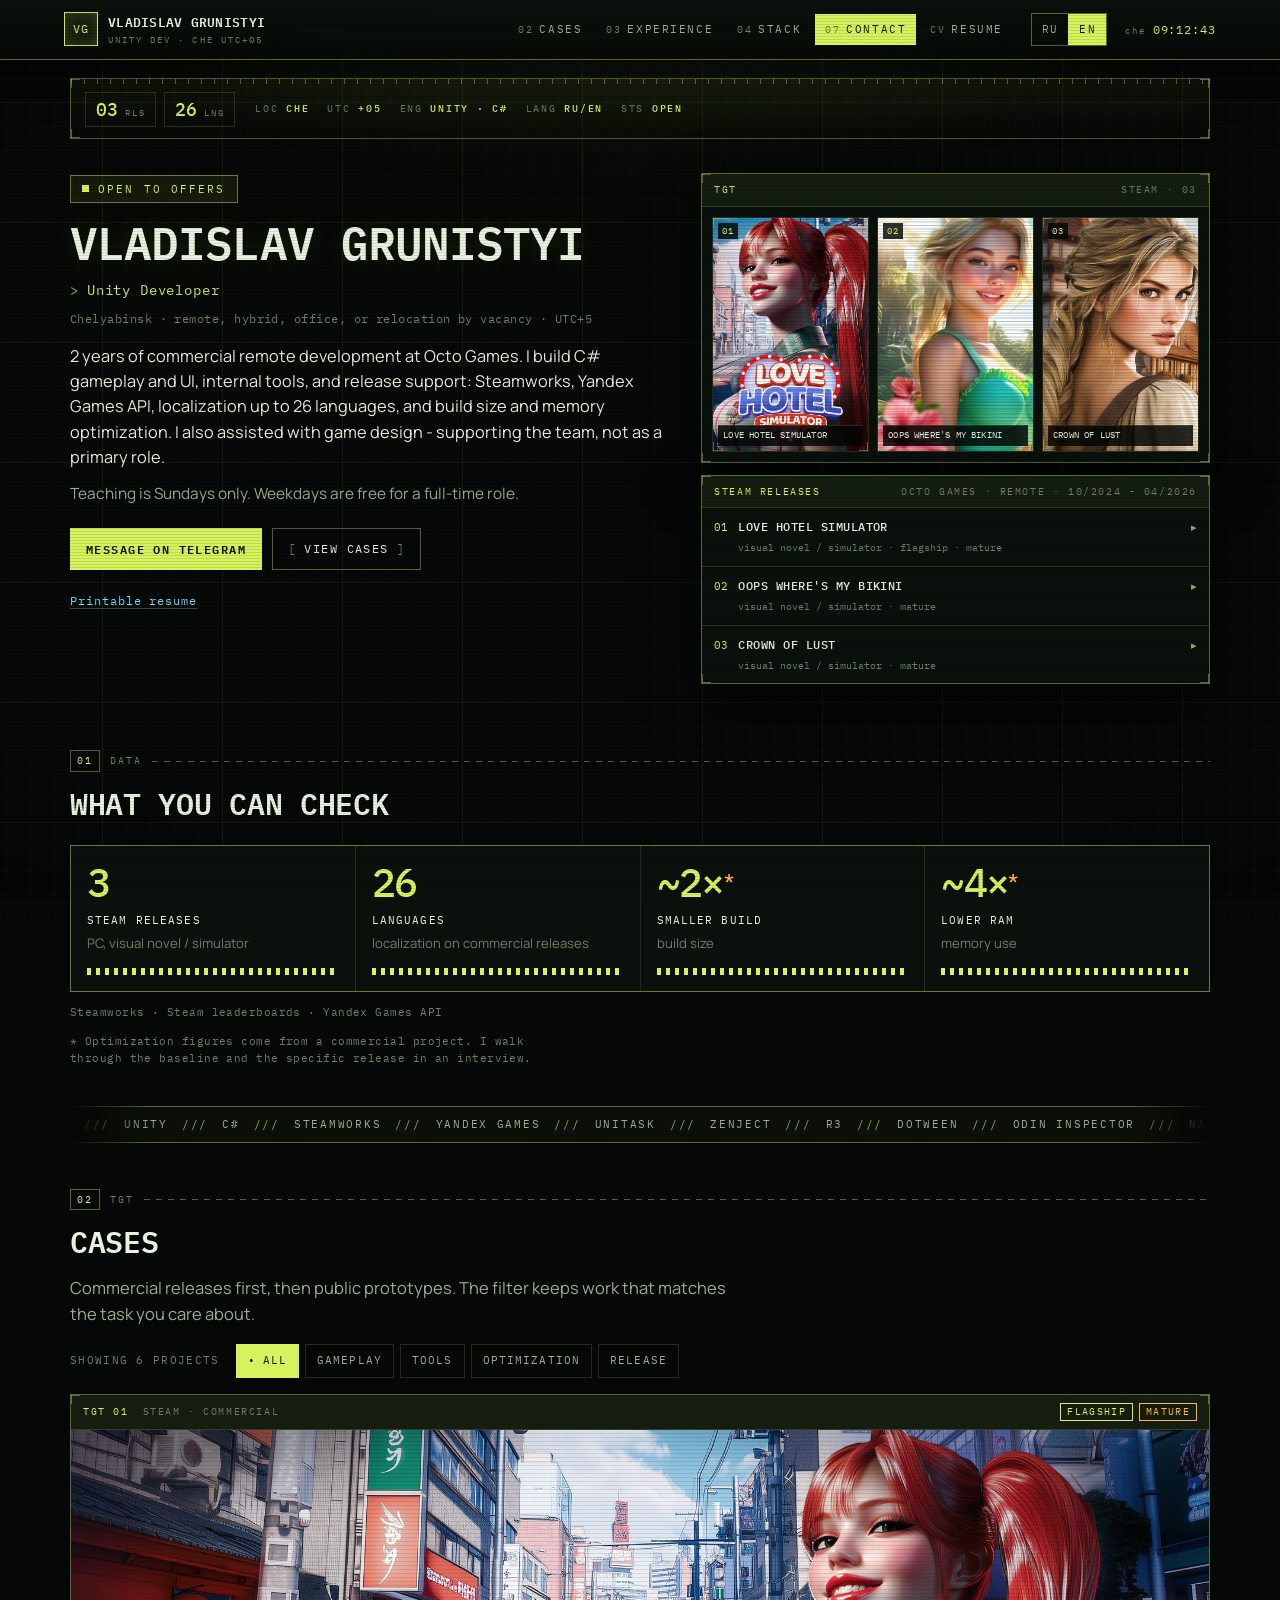
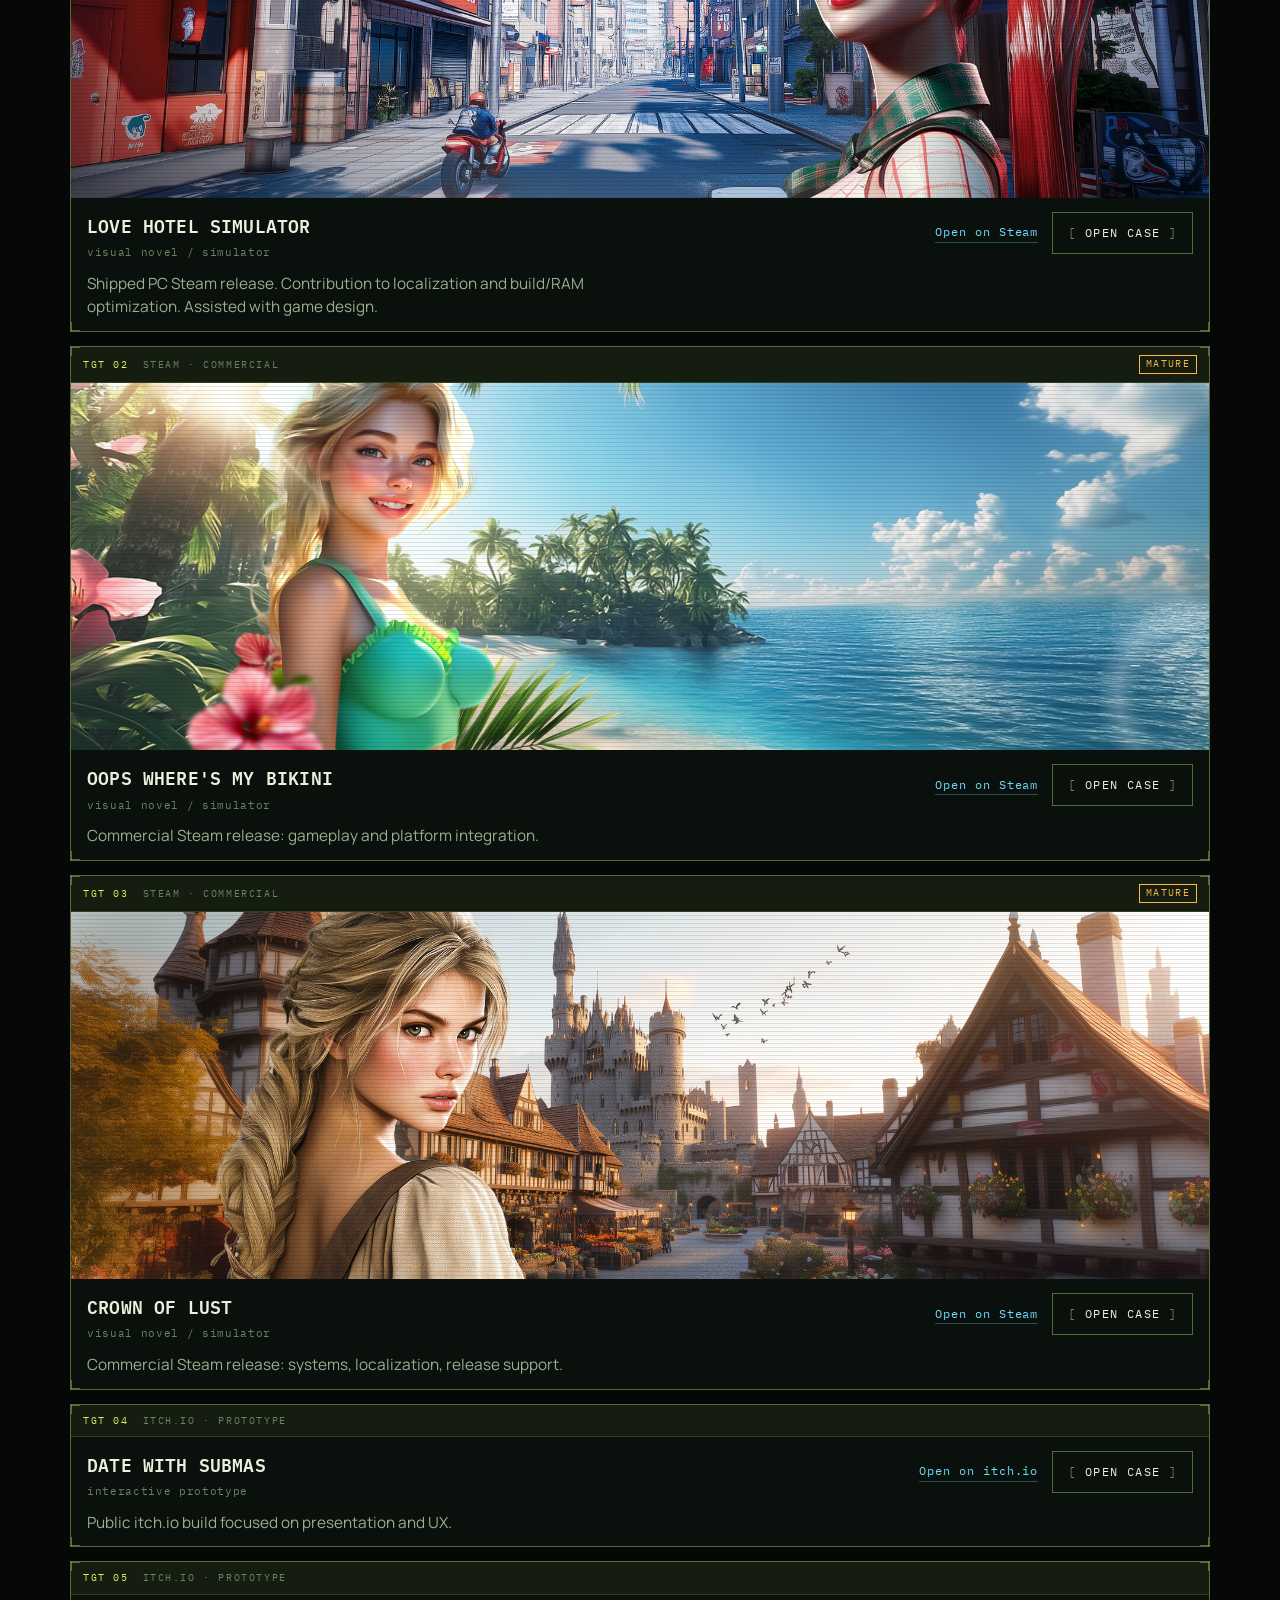
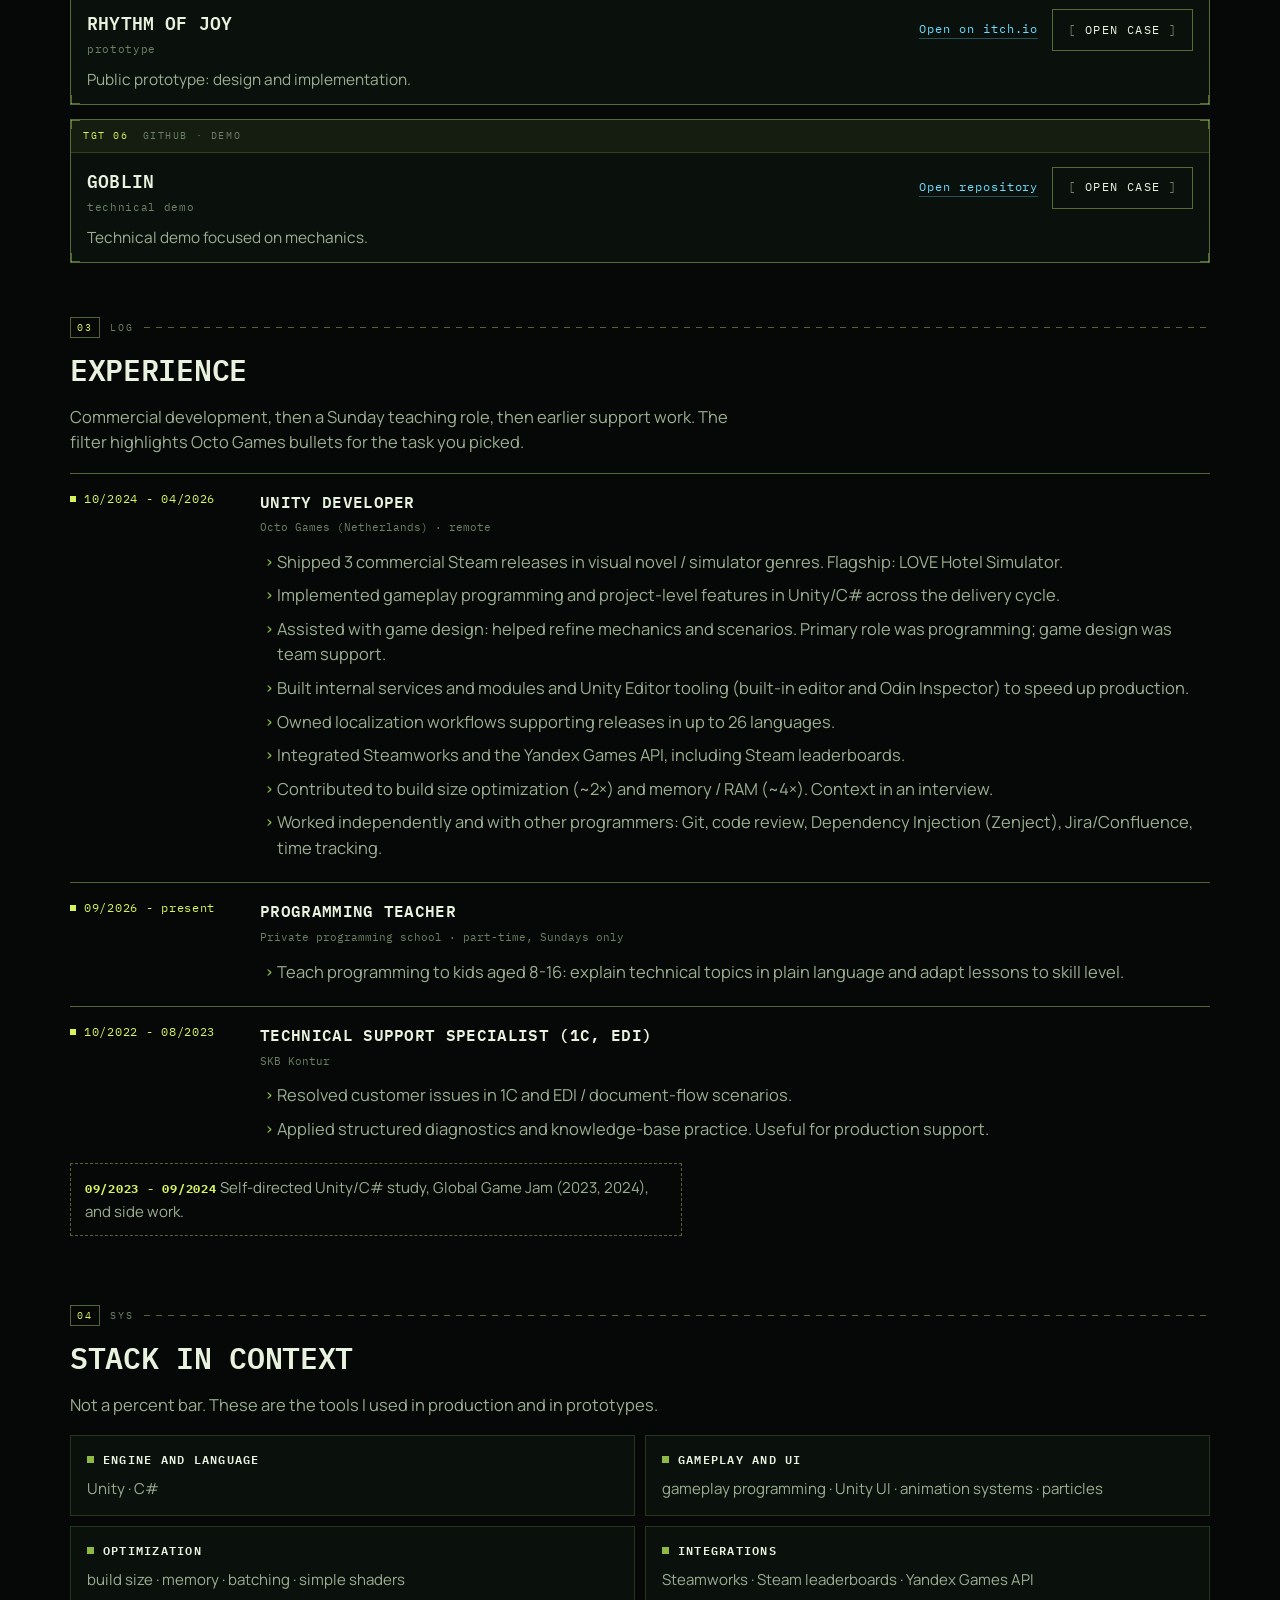
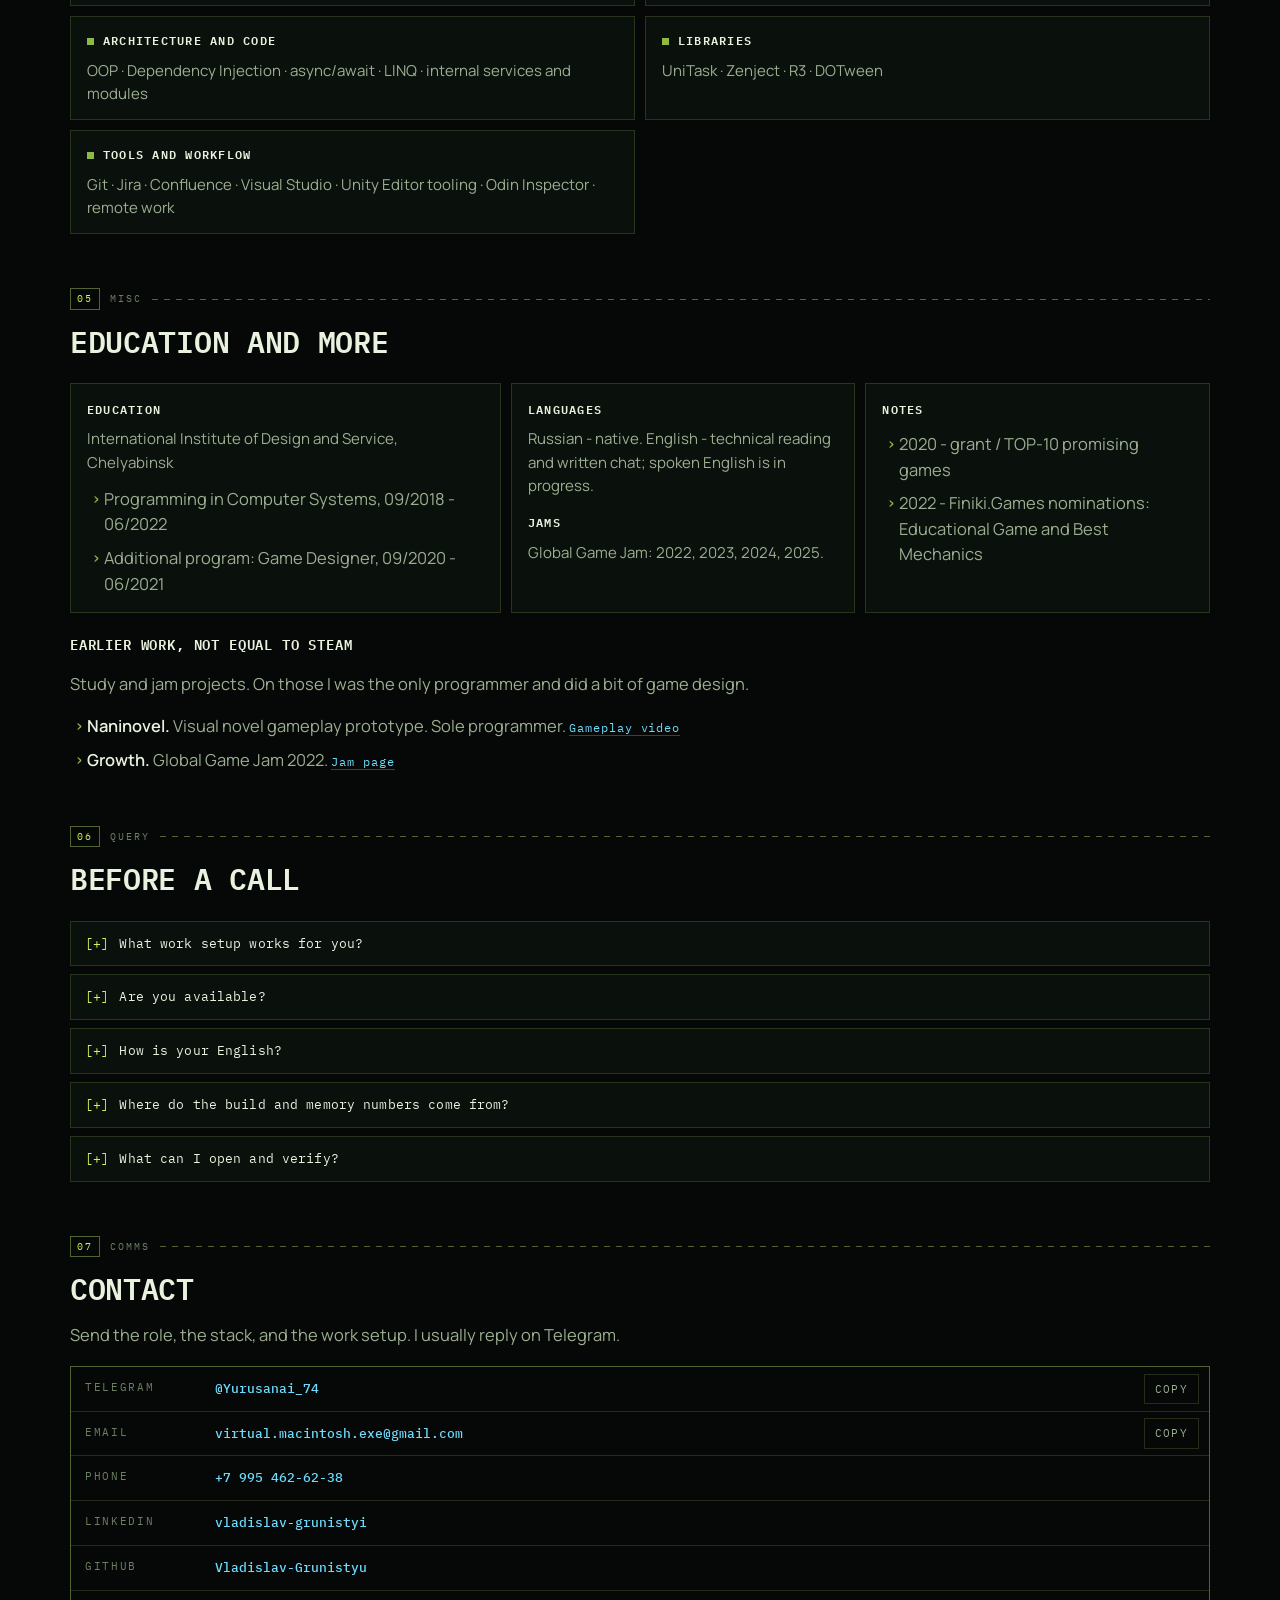
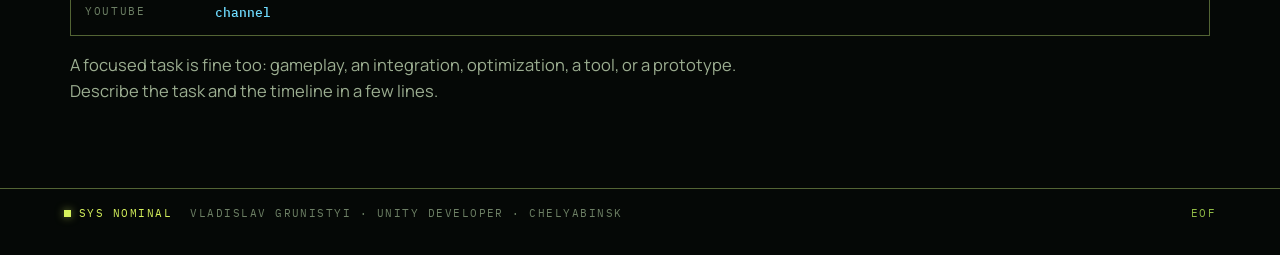
==== commit 7a6ba3ba: "Fix CV cover image paths under /cv/ base." ====
--- a/cv/index.html
+++ b/cv/index.html
@@ -55,7 +55,7 @@
         ]
       }
     </script>
-    <script type="module" crossorigin src="/cv/assets/index-1TVFU2Xu.js"></script>
+    <script type="module" crossorigin src="/cv/assets/index-B7a5IJF0.js"></script>
     <link rel="stylesheet" crossorigin href="/cv/assets/index-DYagOEbX.css">
   </head>
   <body>
